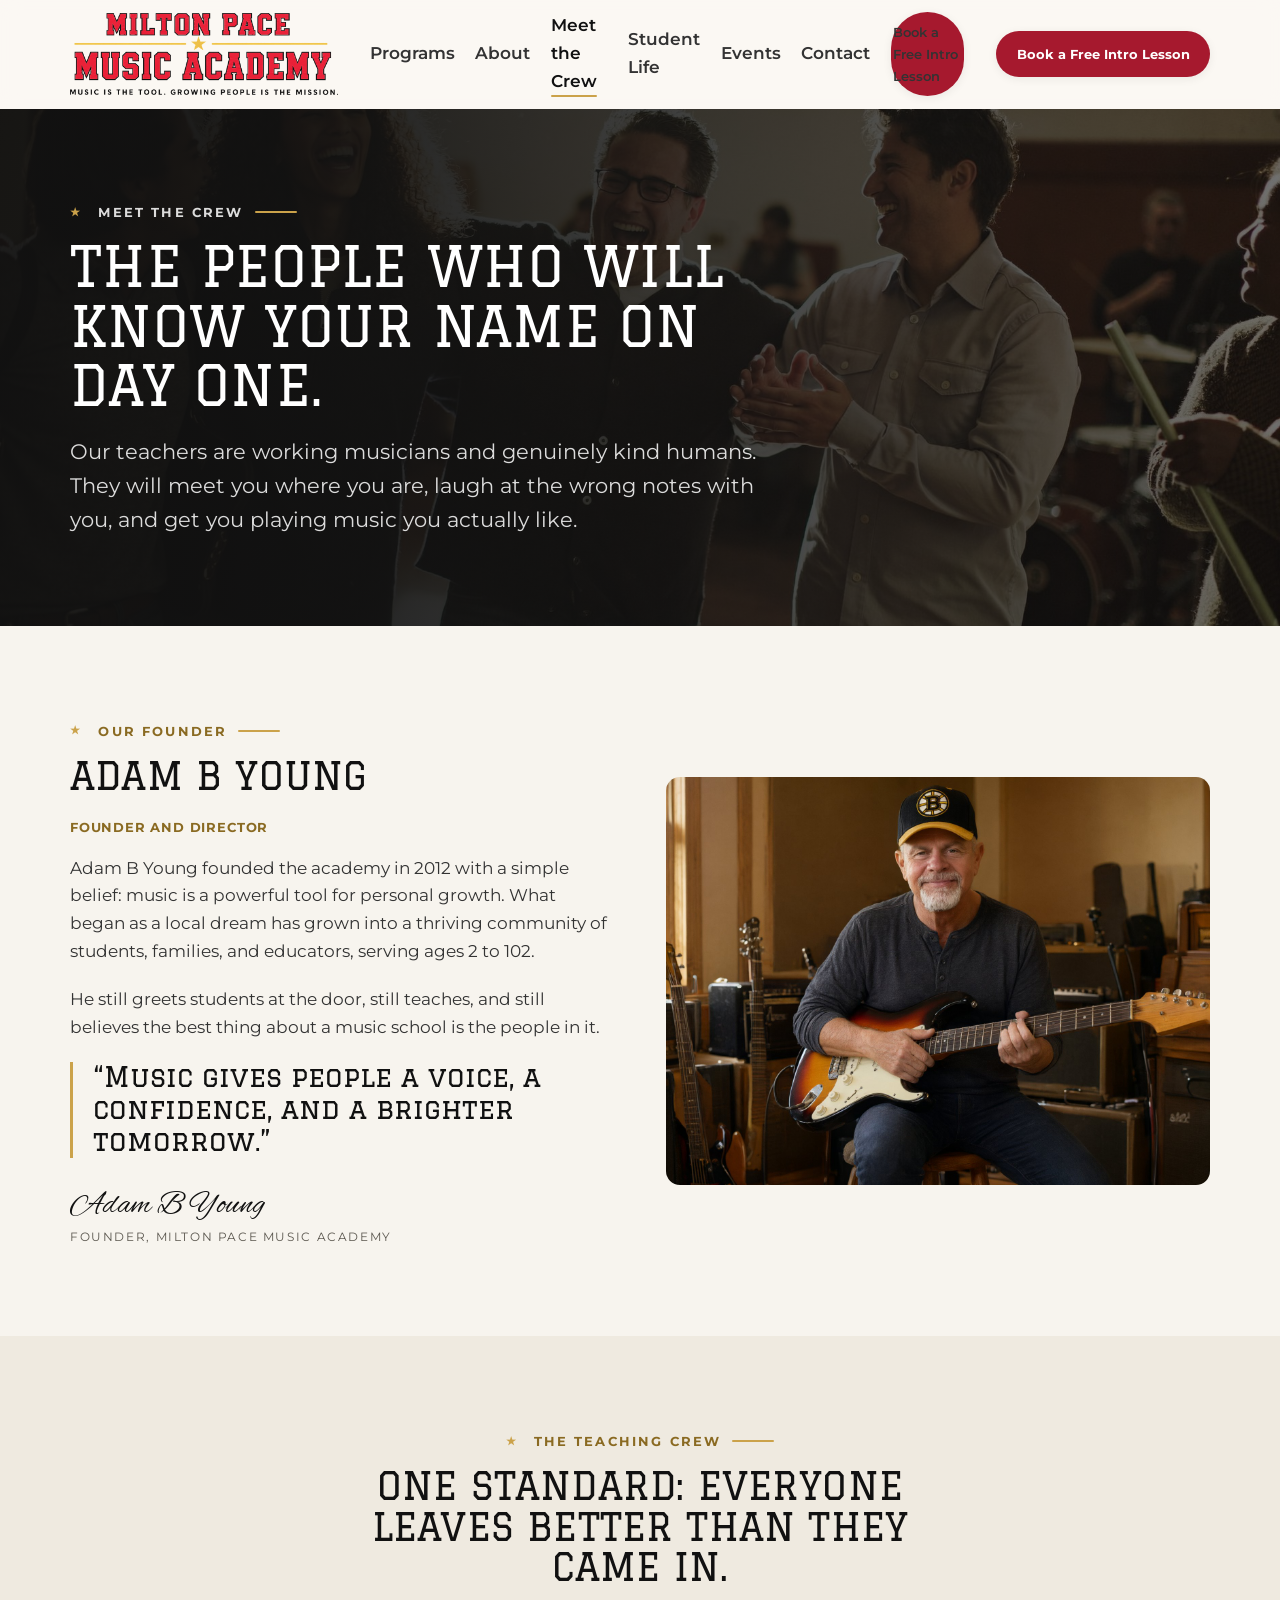
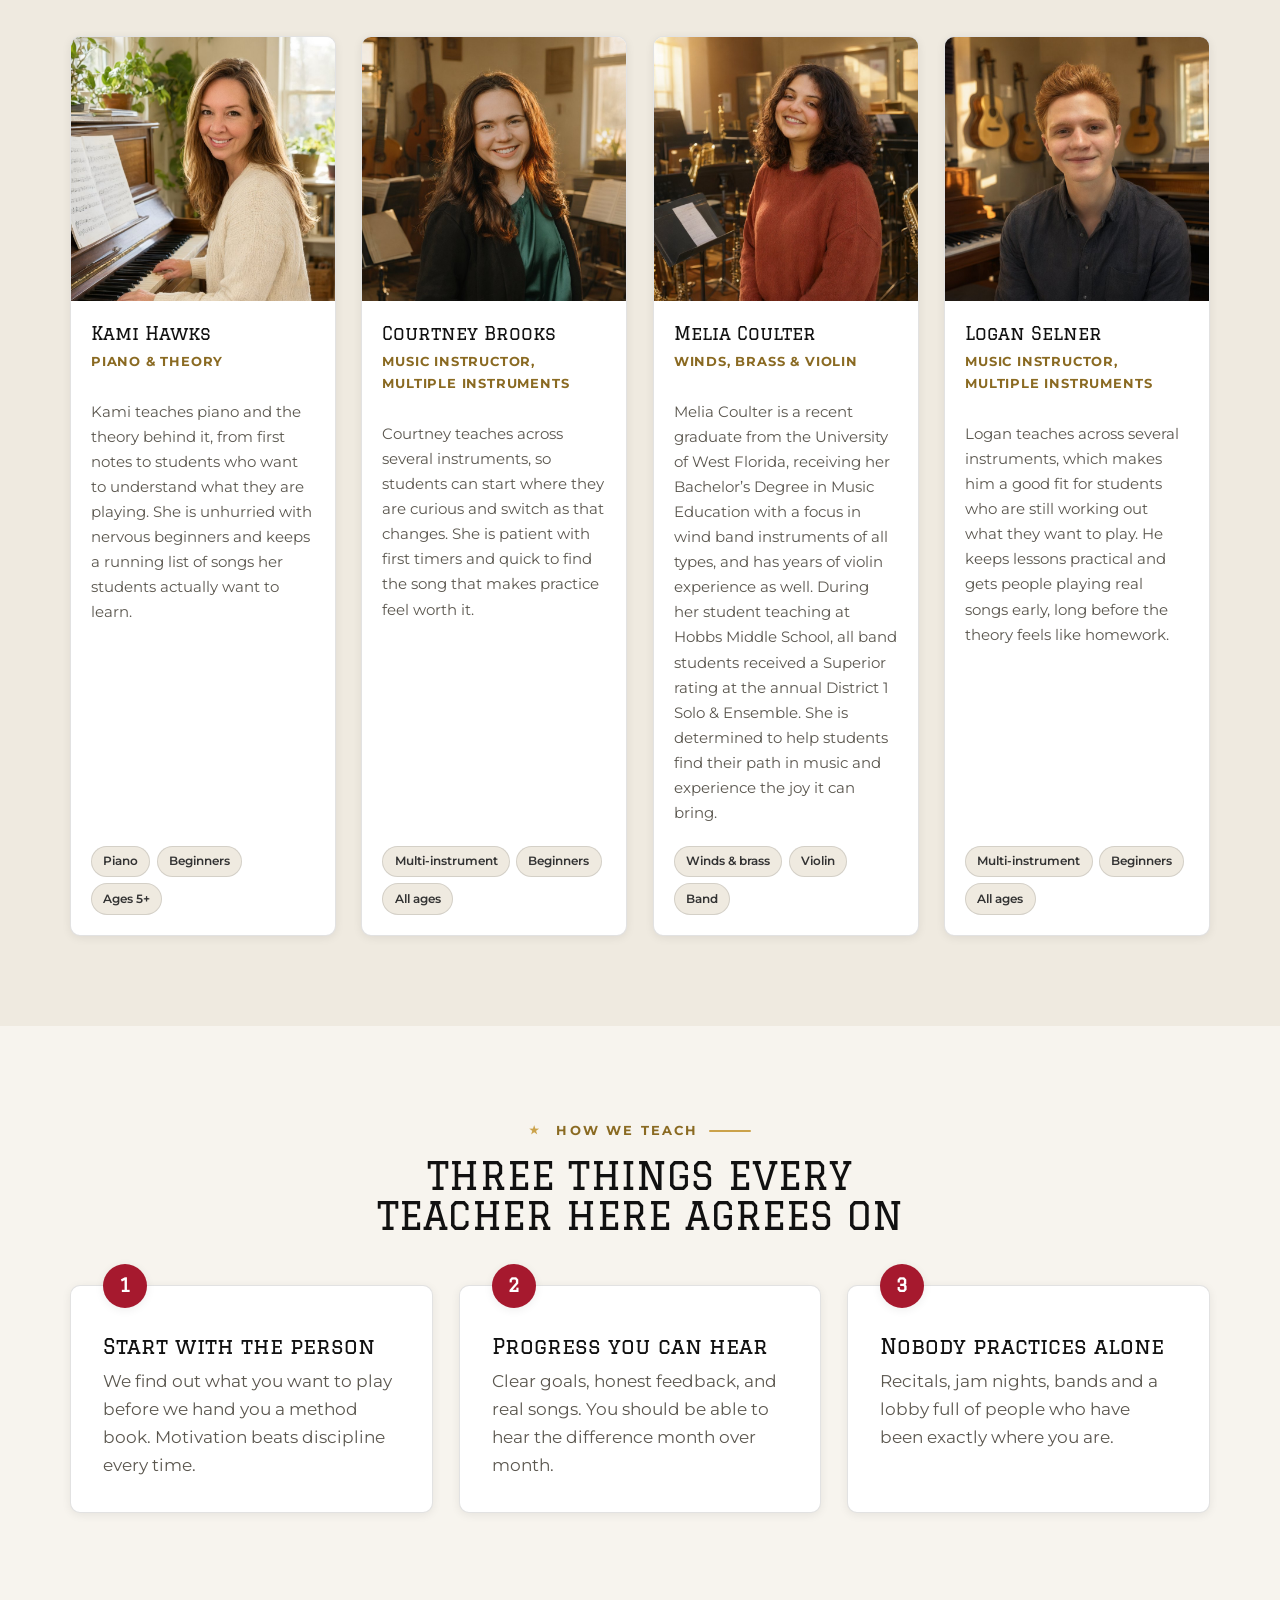
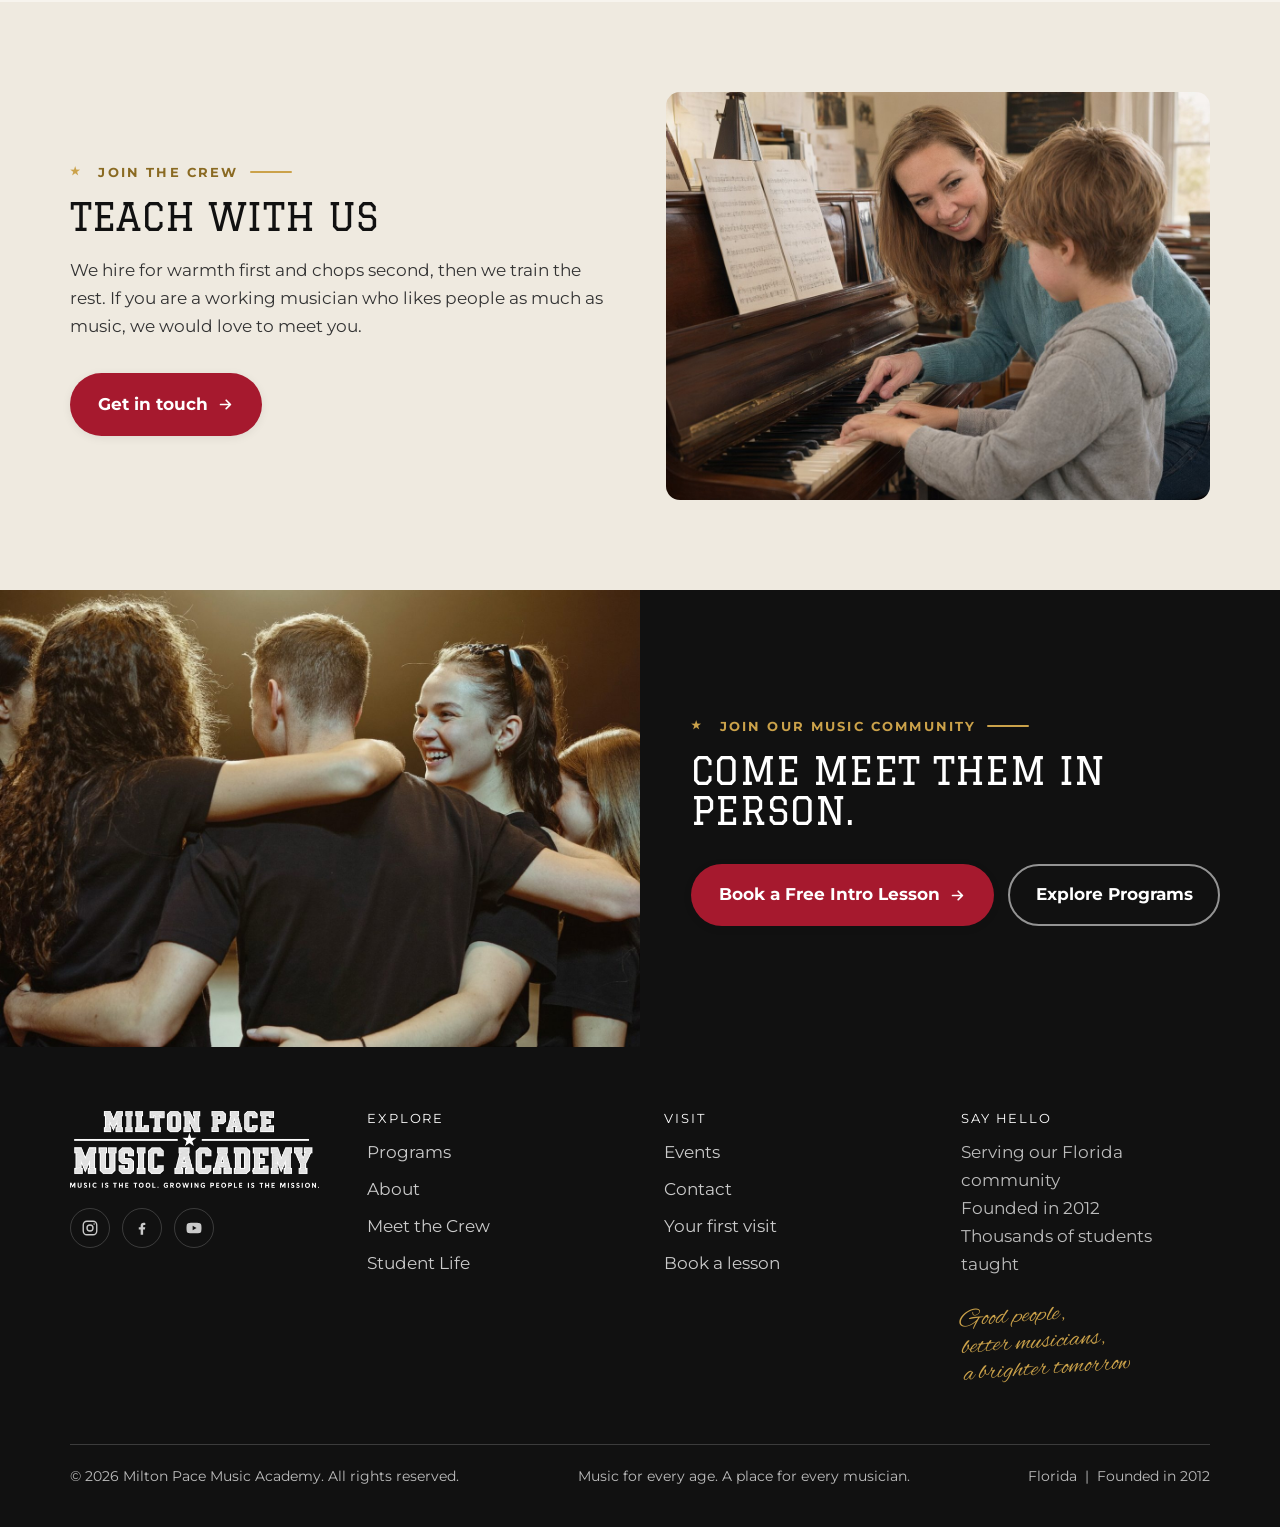
==== crew.html @ 4cc3a9e0 "Design preview for Milton Pace Music Academy Co-Authored-By: Claude Opus 5 <noreply@anthropic.com>" ====
<!DOCTYPE html>
<html lang="en">
<head>
<meta charset="utf-8">
<meta name="viewport" content="width=device-width, initial-scale=1">
<title>Meet the Crew | Milton Pace Music Academy</title>
<meta name="description" content="The teachers behind Milton Pace Music Academy. Patient, encouraging people who teach piano, guitar, drums, strings, voice and winds to ages 2 to 102.">
<meta name="theme-color" content="#16130f">
<link rel="canonical" href="https://miltonpacemusicacademy.com/crew.html">

<meta property="og:type" content="website">
<meta property="og:title" content="Meet the Crew | Milton Pace Music Academy">
<meta property="og:description" content="The people who will know your name on day one.">
<meta property="og:image" content="https://miltonpacemusicacademy.com/assets/img/og-image.jpg">
<meta property="og:url" content="https://miltonpacemusicacademy.com/crew.html">
<meta name="twitter:card" content="summary_large_image">

<link rel="icon" href="assets/brand/favicon.svg" type="image/svg+xml">
<link rel="apple-touch-icon" href="assets/brand/apple-touch-icon.png">

<link rel="preconnect" href="https://fonts.googleapis.com">
<link rel="preconnect" href="https://fonts.gstatic.com" crossorigin>
<link href="https://fonts.googleapis.com/css2?family=Alex+Brush&family=Graduate&family=Montserrat:wght@400;500;600;700;800&display=swap" rel="stylesheet">
<link rel="stylesheet" href="assets/css/site.css">
<script src="assets/js/site.js" defer></script>
</head>
<body>
<a class="skip-link" href="#main">Skip to content</a>

<!-- ============================ HEADER ============================ -->
<header class="site-header">
  <div class="header-inner">
    <a class="brand" href="index.html" aria-label="Milton Pace Music Academy, home">
      <img src="assets/brand/logo-dark.png" width="1813" height="560"
           alt="Milton Pace Music Academy: music builds brighter people">
    </a>

    <button class="nav-toggle" type="button" aria-expanded="false"
            aria-controls="primary-nav" aria-label="Open menu"><span></span></button>

    <nav class="nav" id="primary-nav" aria-label="Primary">
      <ul>
        <li><a href="index.html#programs">Programs</a></li>
        <li><a href="index.html#mission">About</a></li>
        <li><a href="crew.html" aria-current="page">Meet the Crew</a></li>
        <li><a href="index.html#student-life">Student Life</a></li>
        <li><a href="index.html#events">Events</a></li>
        <li><a href="index.html#book">Contact</a></li>
        <li><a class="btn btn--primary btn--sm" href="index.html#book">Book a Free Intro Lesson</a></li>
      </ul>
    </nav>

    <div class="header-cta">
      <a class="btn btn--primary btn--sm" href="index.html#book">Book a Free Intro Lesson</a>
    </div>
  </div>
</header>

<main id="main">

  <!-- ============================ BANNER ============================ -->
  <section class="page-banner">
    <div class="media" data-eager data-src="assets/img/crew-banner.jpg"
         data-alt="The teaching team together in the studio lobby"
         data-label="Crew banner photo &middot; assets/img/crew-banner.jpg &middot; 2000 x 900"></div>
    <div class="wrap">
      <p class="eyebrow eyebrow--light">Meet the crew</p>
      <h1>The people who will know your name on day one.</h1>
      <p class="lead">Our teachers are working musicians and genuinely kind humans. They will
        meet you where you are, laugh at the wrong notes with you, and get you playing music
        you actually like.</p>
    </div>
  </section>

  <!-- ============================ FOUNDER ============================ -->
  <section class="section">
    <div class="wrap split">
      <div class="reveal">
        <p class="eyebrow">Our founder</p>
        <h2>Adam B Young</h2>
        <p class="crew-role" style="margin-bottom:1rem">Founder and director</p>
        <p>Adam B Young founded the academy in 2012 with a simple belief: music is a powerful
          tool for personal growth. What began as a local dream has grown into a thriving
          community of students, families, and educators, serving ages 2 to 102.</p>
        <p>He still greets students at the door, still teaches, and still believes the best thing
          about a music school is the people in it.</p>
        <blockquote class="founder-pull">&ldquo;Music gives people a voice, a confidence, and a
          brighter tomorrow.&rdquo;</blockquote>
        <p class="mt-4">
          <span class="signature">Adam B Young</span>
          <small>Founder, Milton Pace Music Academy</small>
        </p>
      </div>
      <div class="reveal">
        <div class="media" style="aspect-ratio:4/3;border-radius:var(--r-lg)"
             data-src="assets/img/founder-wide.jpg"
             data-alt="Adam B Young, founder, with his guitar in the academy rehearsal room"
             data-label="Founder photo &middot; 1200 x 900"></div>
      </div>
    </div>
  </section>

  <!-- ============================ CREW GRID ============================
       Live roster. One article per teacher, portraits at assets/img/crew-N.jpg
       (square, 900 x 900). A copy ready template sits at the end of the grid.
  =================================================================== -->
  <section class="section section--tint" id="teachers">
    <div class="wrap">
      <div class="section-head section-head--center reveal">
        <p class="eyebrow eyebrow--center">The teaching crew</p>
        <h2>One standard: everyone leaves better than they came in.</h2>
      </div>

      <div class="grid grid--4">

        <article class="crew-card reveal">
          <div class="media" data-src="assets/img/crew-1.jpg" data-alt="Kami Hawks at the piano"
               data-label="Crew 1 &middot; 900 x 900"></div>
          <div class="crew-body">
            <h3>Kami Hawks</h3>
            <p class="crew-role">Piano &amp; theory</p>
            <p class="crew-bio">Kami teaches piano and the theory behind it, from first notes to
              students who want to understand what they are playing. She is unhurried with nervous
              beginners and keeps a running list of songs her students actually want to learn.</p>
            <ul class="chips"><li class="chip">Piano</li><li class="chip">Beginners</li><li class="chip">Ages 5+</li></ul>
          </div>
        </article>

        <article class="crew-card reveal">
          <div class="media" data-src="assets/img/crew-2.jpg" data-alt="Courtney Brooks in the teaching studio"
               data-label="Crew 2 &middot; 900 x 900"></div>
          <div class="crew-body">
            <h3>Courtney Brooks</h3>
            <p class="crew-role">Music instructor, multiple instruments</p>
            <p class="crew-bio">Courtney teaches across several instruments, so students can start
              where they are curious and switch as that changes. She is patient with first timers
              and quick to find the song that makes practice feel worth it.</p>
            <ul class="chips"><li class="chip">Multi-instrument</li><li class="chip">Beginners</li><li class="chip">All ages</li></ul>
          </div>
        </article>

        <article class="crew-card reveal">
          <div class="media" data-src="assets/img/crew-3.jpg" data-alt="Melia Coulter in the band room"
               data-label="Crew 3 &middot; 900 x 900"></div>
          <div class="crew-body">
            <h3>Melia Coulter</h3>
            <p class="crew-role">Winds, brass &amp; violin</p>
            <p class="crew-bio">Melia Coulter is a recent graduate from the University of West Florida,
              receiving her Bachelor&rsquo;s Degree in Music Education with a focus in wind band instruments
              of all types, and has years of violin experience as well. During her student teaching at Hobbs
              Middle School, all band students received a Superior rating at the annual District 1 Solo
              &amp; Ensemble. She is determined to help students find their path in music and experience
              the joy it can bring.</p>
            <ul class="chips"><li class="chip">Winds &amp; brass</li><li class="chip">Violin</li><li class="chip">Band</li></ul>
          </div>
        </article>

        <article class="crew-card reveal">
          <div class="media" data-src="assets/img/crew-4.jpg" data-alt="Logan Selner in the teaching studio"
               data-label="Crew 4 &middot; 900 x 900"></div>
          <div class="crew-body">
            <h3>Logan Selner</h3>
            <p class="crew-role">Music instructor, multiple instruments</p>
            <p class="crew-bio">Logan teaches across several instruments, which makes him a good fit
              for students who are still working out what they want to play. He keeps lessons practical
              and gets people playing real songs early, long before the theory feels like homework.</p>
            <ul class="chips"><li class="chip">Multi-instrument</li><li class="chip">Beginners</li><li class="chip">All ages</li></ul>
          </div>
        </article>

        <!-- ADD A TEACHER: copy this block, drop a square 900 x 900 portrait at
             assets/img/crew-N.jpg and fill in the four fields.
        <article class="crew-card reveal">
          <div class="media" data-src="assets/img/crew-N.jpg" data-alt="PORTRAIT ALT TEXT"
               data-label="Crew N &middot; 900 x 900"></div>
          <div class="crew-body">
            <h3>FULL NAME</h3>
            <p class="crew-role">INSTRUMENTS OR ROLE</p>
            <p class="crew-bio">TWO SENTENCES ON WHAT THEY TEACH AND ONE HUMAN DETAIL.</p>
            <ul class="chips"><li class="chip">TAG</li><li class="chip">TAG</li></ul>
          </div>
        </article>
        -->

      </div>
    </div>
  </section>

  <!-- ============================ BELIEFS ============================ -->
  <section class="section">
    <div class="wrap">
      <div class="section-head section-head--center reveal">
        <p class="eyebrow eyebrow--center">How we teach</p>
        <h2>Three things every teacher here agrees on</h2>
      </div>
      <div class="grid grid--3">
        <article class="card welcome-card reveal">
          <span class="num" aria-hidden="true">1</span>
          <h3>Start with the person</h3>
          <p>We find out what you want to play before we hand you a method book. Motivation
            beats discipline every time.</p>
        </article>
        <article class="card welcome-card reveal">
          <span class="num" aria-hidden="true">2</span>
          <h3>Progress you can hear</h3>
          <p>Clear goals, honest feedback, and real songs. You should be able to hear the
            difference month over month.</p>
        </article>
        <article class="card welcome-card reveal">
          <span class="num" aria-hidden="true">3</span>
          <h3>Nobody practices alone</h3>
          <p>Recitals, jam nights, bands and a lobby full of people who have been exactly where
            you are.</p>
        </article>
      </div>
    </div>
  </section>

  <!-- ============================ JOIN THE CREW ============================ -->
  <section class="section section--tint" id="join">
    <div class="wrap split">
      <div class="reveal">
        <p class="eyebrow">Join the crew</p>
        <h2>Teach with us</h2>
        <p>We hire for warmth first and chops second, then we train the rest. If you are a working
          musician who likes people as much as music, we would love to meet you.</p>
        <p class="mt-4">
          <a class="btn btn--primary" href="index.html#book">Get in touch
            <svg viewBox="0 0 24 24" fill="none" stroke="currentColor" stroke-width="2.4"
                 stroke-linecap="round" stroke-linejoin="round" aria-hidden="true">
              <path d="M5 12h13M13 6l6 6-6 6"/></svg></a>
        </p>
      </div>
      <div class="reveal">
        <div class="media" style="aspect-ratio:4/3;border-radius:var(--r-lg)"
             data-src="assets/img/teaching.jpg"
             data-alt="A teacher and student laughing during a lesson"
             data-label="Teaching photo &middot; 1200 x 900"></div>
      </div>
    </div>
  </section>

  <!-- ============================ CTA BAND ============================ -->
  <section class="cta-band">
    <div class="media" data-src="assets/img/community.jpg"
         data-alt="Students with arms around each other after a show"
         data-label="Community photo &middot; 1400 x 1000"></div>
    <div class="cta-copy">
      <p class="eyebrow eyebrow--light">Join our music community</p>
      <h2>Come meet them in person.</h2>
      <div class="cta-actions">
        <a class="btn btn--primary" href="index.html#book">Book a Free Intro Lesson
          <svg viewBox="0 0 24 24" fill="none" stroke="currentColor" stroke-width="2.4"
               stroke-linecap="round" stroke-linejoin="round" aria-hidden="true">
            <path d="M5 12h13M13 6l6 6-6 6"/></svg></a>
        <a class="btn btn--ghost-light" href="index.html#programs">Explore Programs</a>
      </div>
    </div>
  </section>

</main>

<!-- ============================ FOOTER ============================ -->
<footer class="site-footer">
  <div class="wrap">
    <div class="footer-top">
      <div>
        <img class="footer-logo" src="assets/brand/logo-light.png" width="1813" height="560"
             alt="Milton Pace Music Academy: people, music, a brighter tomorrow">
        <ul class="socials">
          <li><a href="#" aria-label="Instagram">
            <svg viewBox="0 0 24 24" fill="none" stroke="currentColor" stroke-width="1.8" aria-hidden="true">
              <rect x="3" y="3" width="18" height="18" rx="5"/><circle cx="12" cy="12" r="4"/>
              <circle cx="17.5" cy="6.5" r="1" fill="currentColor" stroke="none"/></svg></a></li>
          <li><a href="#" aria-label="Facebook">
            <svg viewBox="0 0 24 24" fill="currentColor" aria-hidden="true">
              <path d="M13.5 21v-7h2.4l.4-2.9h-2.8V9.3c0-.8.3-1.4 1.5-1.4h1.4V5.3c-.7-.1-1.5-.2-2.3-.2-2.3 0-3.9 1.4-3.9 4v2H7.7V14h2.5v7h3.3z"/></svg></a></li>
          <li><a href="#" aria-label="YouTube">
            <svg viewBox="0 0 24 24" fill="currentColor" aria-hidden="true">
              <path d="M21.6 7.5c-.2-1-1-1.8-2-2C17.8 5 12 5 12 5s-5.8 0-7.6.5c-1 .2-1.8 1-2 2C2 9.3 2 12 2 12s0 2.7.4 4.5c.2 1 1 1.8 2 2C6.2 19 12 19 12 19s5.8 0 7.6-.5c1-.2 1.8-1 2-2 .4-1.8.4-4.5.4-4.5s0-2.7-.4-4.5zM10.2 15V9l5.2 3-5.2 3z"/></svg></a></li>
        </ul>
      </div>

      <div>
        <h4>Explore</h4>
        <ul class="footer-links">
          <li><a href="index.html#programs">Programs</a></li>
          <li><a href="index.html#mission">About</a></li>
          <li><a href="crew.html">Meet the Crew</a></li>
          <li><a href="index.html#student-life">Student Life</a></li>
        </ul>
      </div>

      <div>
        <h4>Visit</h4>
        <ul class="footer-links">
          <li><a href="index.html#events">Events</a></li>
          <li><a href="index.html#book">Contact</a></li>
          <li><a href="index.html#welcome">Your first visit</a></li>
          <li><a href="index.html#book">Book a lesson</a></li>
        </ul>
      </div>

      <div>
        <h4>Say hello</h4>
        <p>Serving our Florida community<br>Founded in 2012<br>Thousands of students taught</p>
        <p class="script footer-script" style="font-size:1.6rem;text-align:left;margin-top:1rem">
          Good people,<br>better musicians,<br>a brighter tomorrow</p>
      </div>
    </div>

    <div class="footer-bottom">
      <p>&copy; <span data-year>2026</span> Milton Pace Music Academy. All rights reserved.</p>
      <p>Music for every age. A place for every musician.</p>
      <p>Florida &nbsp;|&nbsp; Founded in 2012</p>
    </div>
  </div>
</footer>
</body>
</html>
---- assets/css/site.css ----
/* ==========================================================================
   Milton Pace Music Academy
   Brand system + site styles. Single stylesheet, no build step.
   Section map: 1 tokens / 2 reset / 3 type / 4 buttons / 5 header
   6 hero / 7 sections / 8 cards / 9 media slots / 10 forms / 11 footer
   12 utilities / 13 motion + responsive
   ========================================================================== */

/* 1. TOKENS ---------------------------------------------------------------- */
:root {
  /* Core palette, Block Concept 1 brand sheet, 2026-10-04. */
  --ink:        #111111;   /* jet black                                      */
  --ink-2:      #333333;   /* charcoal, body text on paper                   */
  --ink-3:      #5b574f;   /* muted text, 6.4:1 on warm white                */
  --paper:      #f7f4ee;   /* warm white                                     */
  --paper-2:    #efeae0;   /* alternating section tint                       */
  --card:       #ffffff;
  --red:        #a6192e;   /* collegiate red                                 */
  --red-dark:   #7e1223;
  --red-soft:   #f7e8ea;
  --gold:       #cba24a;   /* aged gold, decorative and large text only      */
  --brass:      #8a6a22;   /* gold ink that passes AA for small text         */
  --line:       rgba(17, 17, 17, 0.12);
  --line-dark:  rgba(255, 255, 255, 0.18);

  /* Type */
  --font-display: "Graduate", "Zilla Slab", Georgia, serif;
  --font-body:    "Montserrat", -apple-system, BlinkMacSystemFont, "Segoe UI", Roboto, sans-serif;
  --font-script:  "Alex Brush", "Segoe Script", cursive;

  --step--1: clamp(0.78rem, 0.76rem + 0.1vw, 0.84rem);
  --step-0:  clamp(1rem, 0.97rem + 0.15vw, 1.06rem);
  --step-1:  clamp(1.12rem, 1.05rem + 0.35vw, 1.3rem);
  --step-2:  clamp(1.3rem, 1.18rem + 0.6vw, 1.7rem);
  --step-3:  clamp(1.6rem, 1.35rem + 1.25vw, 2.4rem);
  --step-4:  clamp(2rem, 1.5rem + 2.4vw, 3.5rem);

  /* Space */
  --sp-1: 0.5rem;
  --sp-2: 0.875rem;
  --sp-3: 1.25rem;
  --sp-4: 2rem;
  --sp-5: 3rem;
  --sp-6: 4.5rem;
  --sp-7: 6.5rem;

  /* Shape */
  --r-sm: 6px;
  --r:    10px;
  --r-lg: 14px;
  --r-pill: 999px;
  --shadow-sm: 0 2px 10px rgba(17, 17, 17, 0.07);
  --shadow:    0 14px 40px rgba(17, 17, 17, 0.11);
  --shadow-lg: 0 26px 70px rgba(17, 17, 17, 0.18);

  --wrap: 1180px;
  --header-h: 86px;
}

/* 2. RESET ----------------------------------------------------------------- */
*, *::before, *::after { box-sizing: border-box; }
html { -webkit-text-size-adjust: 100%; scroll-behavior: smooth; }
body {
  margin: 0;
  background: var(--paper);
  color: var(--ink-2);
  font-family: var(--font-body);
  font-size: var(--step-0);
  line-height: 1.65;
  -webkit-font-smoothing: antialiased;
  overflow-x: hidden;
}
img, svg, video { max-width: 100%; display: block; }
a { color: var(--red); text-underline-offset: 3px; }
a:hover { color: var(--red-dark); }
button { font: inherit; }
ul { margin: 0; padding: 0; list-style: none; }

:focus-visible {
  outline: 3px solid var(--brass);
  outline-offset: 3px;
  border-radius: 4px;
}

.skip-link {
  position: absolute;
  left: 50%;
  top: 0;
  transform: translate(-50%, -120%);
  z-index: 200;
  background: var(--ink);
  color: #fff;
  padding: 0.75rem 1.25rem;
  border-radius: 0 0 var(--r-sm) var(--r-sm);
  text-decoration: none;
  font-weight: 600;
}
.skip-link:focus { transform: translate(-50%, 0); color: #fff; }

/* 3. TYPE ------------------------------------------------------------------ */
h1, h2, h3, h4 {
  font-family: var(--font-display);
  color: var(--ink);
  font-weight: 400;              /* Graduate ships one weight */
  line-height: 1.08;
  letter-spacing: 0.005em;
  text-transform: uppercase;     /* collegiate block, matching the lockup */
  margin: 0 0 var(--sp-3);
}
/* Card and crew titles stay sentence case so names read as names. */
.crew-body h3, .card h3, .quote .who { text-transform: none; letter-spacing: 0; }
h1 { font-size: var(--step-4); }
h2 { font-size: var(--step-3); }
h3 { font-size: var(--step-1); line-height: 1.25; }
p  { margin: 0 0 var(--sp-3); }
p:last-child { margin-bottom: 0; }

.eyebrow {
  display: inline-flex;
  align-items: center;
  gap: 0.7rem;
  font-family: var(--font-body);
  font-size: var(--step--1);
  font-weight: 700;
  letter-spacing: 0.16em;
  text-transform: uppercase;
  color: var(--brass);
  margin: 0 0 var(--sp-2);
}
.eyebrow::before {
  content: "\2605";                /* brand star from the sheet */
  color: var(--gold);
  margin-right: 0.45em;
  font-size: 0.85em;
  vertical-align: 0.06em;
}
.eyebrow--center::before { margin-right: 0.4em; }
.eyebrow::after {
  content: "";
  width: 42px;
  height: 2px;
  background: var(--gold);
  border-radius: 2px;
}
.eyebrow--center { justify-content: center; }
.eyebrow--light { color: var(--gold); }

.lead { font-size: var(--step-1); color: var(--ink-2); }
.script {
  font-family: var(--font-script);
  font-size: clamp(1.6rem, 1.1rem + 2vw, 2.9rem);
  line-height: 1.05;
  color: var(--gold);
  transform: rotate(-4deg);
}
.gold-text { color: var(--gold); }
.on-dark { color: rgba(255, 255, 255, 0.82); }
.on-dark h1, .on-dark h2, .on-dark h3 { color: #fff; }

/* 4. BUTTONS --------------------------------------------------------------- */
.btn {
  display: inline-flex;
  align-items: center;
  justify-content: center;
  gap: 0.6rem;
  padding: 0.95rem 1.6rem;
  border-radius: var(--r-pill);
  border: 2px solid transparent;
  font-weight: 700;
  font-size: var(--step-0);
  text-decoration: none;
  cursor: pointer;
  transition: transform 0.18s ease, background-color 0.18s ease,
              box-shadow 0.18s ease, color 0.18s ease;
}
.btn:hover { transform: translateY(-2px); }
.btn:active { transform: translateY(0); }
.btn svg { width: 1em; height: 1em; }

.btn--primary { background: var(--red); color: #fff; box-shadow: var(--shadow-sm); }
.btn--primary:hover { background: var(--red-dark); color: #fff; box-shadow: var(--shadow); }

.btn--ghost { border-color: var(--ink); color: var(--ink); background: transparent; }
.btn--ghost:hover { background: var(--ink); color: var(--paper); }

.btn--ghost-light { border-color: rgba(255, 255, 255, 0.55); color: #fff; background: transparent; }
.btn--ghost-light:hover { background: #fff; color: var(--ink); }

.btn--sm { padding: 0.6rem 1.15rem; font-size: var(--step--1); }

.link-arrow {
  display: inline-flex;
  align-items: center;
  gap: 0.5rem;
  font-weight: 700;
  color: var(--brass);
  text-decoration: none;
}
.link-arrow:hover { color: var(--red); gap: 0.8rem; }
.link-arrow { transition: gap 0.18s ease, color 0.18s ease; }

/* 5. HEADER ---------------------------------------------------------------- */
.site-header {
  position: sticky;
  top: 0;
  z-index: 100;
  background: rgba(251, 248, 243, 0.92);
  backdrop-filter: blur(10px);
  border-bottom: 1px solid transparent;
  transition: border-color 0.2s ease, box-shadow 0.2s ease;
}
.site-header.is-stuck { border-bottom-color: var(--line); box-shadow: var(--shadow-sm); }

.header-inner {
  max-width: var(--wrap);
  margin: 0 auto;
  min-height: var(--header-h);
  padding: 0.75rem var(--sp-3);
  display: flex;
  align-items: center;
  gap: var(--sp-4);
}
.brand { display: inline-flex; flex: 0 0 auto; }
.brand img { width: 268px; height: auto; }
@media (max-width: 720px) { .brand img { width: 210px; } }

.nav { margin-left: auto; }
.nav ul { display: flex; align-items: center; gap: clamp(0.9rem, 1.6vw, 1.8rem); }
.nav a {
  color: var(--ink-2);
  text-decoration: none;
  font-weight: 600;
  padding: 0.4rem 0;
  position: relative;
}
.nav a::after {
  content: "";
  position: absolute;
  left: 0;
  right: 100%;
  bottom: 0;
  height: 2px;
  background: var(--gold);
  border-radius: 2px;
  transition: right 0.2s ease;
}
.nav a:hover, .nav a[aria-current="page"] { color: var(--ink); }
.nav a:hover::after, .nav a[aria-current="page"]::after { right: 0; }

.header-cta { flex: 0 0 auto; }

.nav-toggle {
  display: none;
  margin-left: auto;
  width: 46px;
  height: 46px;
  border: 1px solid var(--line);
  border-radius: var(--r-sm);
  background: var(--card);
  align-items: center;
  justify-content: center;
  cursor: pointer;
}
.nav-toggle span, .nav-toggle span::before, .nav-toggle span::after {
  content: "";
  display: block;
  width: 20px;
  height: 2px;
  background: var(--ink);
  border-radius: 2px;
  transition: transform 0.2s ease, opacity 0.2s ease;
}
.nav-toggle span::before { transform: translateY(-6px); }
.nav-toggle span::after  { transform: translateY(4px); }
.nav-toggle[aria-expanded="true"] span { background: transparent; }
.nav-toggle[aria-expanded="true"] span::before { transform: rotate(45deg); }
.nav-toggle[aria-expanded="true"] span::after  { transform: rotate(-45deg) translateY(-1px); }

/* 6. HERO ------------------------------------------------------------------ */
.hero {
  position: relative;
  background: var(--ink);
  color: #fff;
  overflow: hidden;
  isolation: isolate;
}
.hero .media,
.hero .media img { position: absolute; inset: 0; width: 100%; height: 100%; }
.hero .media img { object-fit: cover; object-position: 70% 40%; }
.hero .media { z-index: -2; }
.hero::after {
  content: "";
  position: absolute;
  inset: 0;
  z-index: -1;
  background:
    linear-gradient(100deg, rgba(17, 17, 17, 0.96) 0%, rgba(17, 17, 17, 0.86) 38%,
                    rgba(17, 17, 17, 0.45) 62%, rgba(17, 17, 17, 0.18) 100%),
    radial-gradient(70% 90% at 15% 50%, rgba(156, 26, 37, 0.22), transparent 70%);
}
.hero-inner {
  max-width: var(--wrap);
  margin: 0 auto;
  padding: clamp(3.5rem, 8vw, 6.5rem) var(--sp-3) clamp(3rem, 6vw, 5rem);
  min-height: min(76vh, 680px);
  display: flex;
  flex-direction: column;
  justify-content: center;
}
.hero-copy { max-width: 36ch; }
.hero h1 { color: #fff; margin-bottom: var(--sp-3); }
.hero h1 .line-2 { color: var(--gold); display: block; }
.hero .lead { color: rgba(255, 255, 255, 0.86); max-width: 44ch; }
.hero-actions { display: flex; flex-wrap: wrap; gap: var(--sp-2); margin-top: var(--sp-4); }

.hero-note {
  position: absolute;
  right: clamp(1rem, 5vw, 5rem);
  bottom: clamp(5.5rem, 12vw, 9rem);
  color: #fff;
  text-align: center;
  text-shadow: 0 2px 18px rgba(0, 0, 0, 0.5);
}

.trust {
  display: flex;
  flex-wrap: wrap;
  gap: var(--sp-4);
  margin-top: clamp(2rem, 5vw, 3.25rem);
  padding-top: var(--sp-3);
  border-top: 1px solid var(--line-dark);
}
.trust li {
  display: flex;
  align-items: center;
  gap: 0.75rem;
  color: rgba(255, 255, 255, 0.9);
  font-size: var(--step--1);
  line-height: 1.35;
  max-width: 22ch;
}
.trust svg { width: 26px; height: 26px; flex: 0 0 auto; color: var(--gold); }

/* 7. SECTIONS -------------------------------------------------------------- */
.wrap { max-width: var(--wrap); margin: 0 auto; padding-inline: var(--sp-3); }
.section { padding-block: clamp(3.25rem, 7vw, var(--sp-7)); }
.section--tint { background: var(--paper-2); }
.section--dark { background: var(--ink); color: rgba(255, 255, 255, 0.82); }
.section-head { max-width: 52ch; margin-bottom: clamp(2rem, 4vw, 3rem); }
.section-head--center { margin-inline: auto; text-align: center; }
.section-head--split {
  max-width: none;
  display: flex;
  flex-wrap: wrap;
  align-items: flex-end;
  justify-content: space-between;
  gap: var(--sp-3);
}
.section-head--split h2 { margin-bottom: 0; }

.grid { display: grid; gap: clamp(1rem, 2vw, 1.75rem); }
.grid--2 { grid-template-columns: repeat(auto-fit, minmax(300px, 1fr)); }
.grid--3 { grid-template-columns: repeat(auto-fit, minmax(290px, 1fr)); }
.grid--4 { grid-template-columns: repeat(auto-fit, minmax(230px, 1fr)); }
/* Programs sit in one six across row like the approved mockup, then step down. */
.programs-row { grid-template-columns: repeat(6, 1fr); }
@media (max-width: 1180px) { .programs-row { grid-template-columns: repeat(3, 1fr); } }
@media (max-width: 620px)  { .programs-row { grid-template-columns: repeat(2, 1fr); } }
.split {
  display: grid;
  grid-template-columns: repeat(auto-fit, minmax(320px, 1fr));
  gap: clamp(1.75rem, 4vw, 3.5rem);
  align-items: center;
}

/* 8. CARDS ----------------------------------------------------------------- */
.card {
  background: var(--card);
  border: 1px solid var(--line);
  border-radius: var(--r);
  padding: var(--sp-4);
  box-shadow: var(--shadow-sm);
}

/* Welcome steps */
.welcome-card { position: relative; padding-top: var(--sp-5); }
.welcome-card .num {
  position: absolute;
  top: -22px;
  left: var(--sp-4);
  width: 44px;
  height: 44px;
  display: grid;
  place-items: center;
  border-radius: var(--r-pill);
  background: var(--red);
  color: #fff;
  font-family: var(--font-display);
  font-size: 1.1rem;
  font-weight: 600;
  box-shadow: var(--shadow-sm);
}
.welcome-card h3 { margin-bottom: 0.5rem; }
.welcome-card p { color: var(--ink-3); }

/* Program tiles */
.program {
  display: block;
  background: var(--card);
  border: 1px solid var(--line);
  border-radius: var(--r);
  overflow: hidden;
  text-decoration: none;
  color: inherit;
  box-shadow: var(--shadow-sm);
  transition: transform 0.22s ease, box-shadow 0.22s ease;
}
.program:hover { transform: translateY(-5px); box-shadow: var(--shadow); color: inherit; }
.program .media { aspect-ratio: 4 / 5; }
.program-label {
  display: flex;
  align-items: center;
  justify-content: space-between;
  gap: 0.75rem;
  padding: var(--sp-2) var(--sp-3);
}
.program-label strong { font-family: var(--font-display); font-size: 1.02rem; color: var(--ink); }
.program-label small { display: block; color: var(--ink-3); font-size: 0.8rem; }
.program-label .arrow { color: var(--brass); font-size: 1.1rem; transition: transform 0.2s ease; }
.program:hover .arrow { transform: translateX(4px); }

/* Crew cards */
.crew-card { background: var(--card); border: 1px solid var(--line); border-radius: var(--r);
  overflow: hidden; box-shadow: var(--shadow-sm); display: flex; flex-direction: column; }
.crew-card .media { aspect-ratio: 1 / 1; }
.crew-body { padding: var(--sp-3); display: flex; flex-direction: column; gap: 0.4rem; flex: 1; }
.crew-body h3 { margin: 0; font-size: 1.15rem; }
.crew-role { color: var(--brass); font-weight: 700; font-size: var(--step--1);
  letter-spacing: 0.06em; text-transform: uppercase; }
.crew-bio { color: var(--ink-3); font-size: 0.95rem; margin: 0; }
.chips { display: flex; flex-wrap: wrap; gap: 0.4rem; margin-top: auto; padding-top: var(--sp-2); }
.chip {
  font-size: 0.78rem;
  font-weight: 600;
  padding: 0.28rem 0.7rem;
  border-radius: var(--r-pill);
  background: var(--paper-2);
  color: var(--ink-2);
  border: 1px solid var(--line);
}

/* Quote cards */
.quote {
  background: var(--card);
  border: 1px solid var(--line);
  border-radius: var(--r);
  padding: var(--sp-4);
  box-shadow: var(--shadow-sm);
  display: flex;
  flex-direction: column;
  gap: var(--sp-3);
}
.quote blockquote {
  margin: 0;
  font-family: var(--font-display);
  font-size: var(--step-1);
  line-height: 1.4;
  color: var(--ink);
}
.quote figcaption { display: flex; align-items: center; gap: 0.85rem; margin-top: auto; }
.quote .media { width: 54px; height: 54px; border-radius: var(--r-pill); flex: 0 0 auto; }
.quote .who { font-weight: 700; color: var(--ink); }
.quote .role { display: block; font-size: var(--step--1); letter-spacing: 0.1em;
  text-transform: uppercase; color: var(--brass); }

/* Founder band */
.founder {
  display: grid;
  grid-template-columns: minmax(240px, 0.85fr) minmax(320px, 1.3fr) minmax(240px, 0.95fr);
  background: var(--card);
  border: 1px solid var(--line);
  border-radius: var(--r-lg);
  overflow: hidden;
  box-shadow: var(--shadow);
}
.founder .founder-photo { min-height: 320px; }
.founder-copy { padding: clamp(1.75rem, 3.5vw, 3rem); }
.signature { font-family: var(--font-script); font-size: 2rem; color: var(--ink); line-height: 1; }
.signature + small { display: block; font-size: 0.72rem; letter-spacing: 0.14em;
  text-transform: uppercase; color: var(--ink-3); margin-top: 0.35rem; }
/* Founder pull quote on the crew page, no photo behind it. */
.founder-pull {
  margin: var(--sp-3) 0 0;
  padding-left: var(--sp-3);
  border-left: 3px solid var(--gold);
  font-family: var(--font-display);
  font-size: var(--step-2);
  line-height: 1.2;
  text-transform: none;
  color: var(--ink);
}

.founder-quote {
  position: relative;
  min-height: 320px;
  display: flex;
  align-items: flex-end;
  padding: var(--sp-4);
  background: var(--ink);
  color: #fff;
  isolation: isolate;
}
.founder-quote .media { position: absolute; inset: 0; z-index: -2; }
.founder-quote::after {
  content: "";
  position: absolute;
  inset: 0;
  z-index: -1;
  background: linear-gradient(0deg, rgba(17, 17, 17, 0.92), rgba(17, 17, 17, 0.45));
}
.founder-quote blockquote {
  margin: 0;
  font-family: var(--font-display);
  font-style: italic;
  font-size: var(--step-1);
  line-height: 1.35;
  color: #fff;
}
.founder-quote cite {
  display: block;
  margin-top: var(--sp-2);
  font-style: normal;
  font-family: var(--font-body);
  font-size: var(--step--1);
  letter-spacing: 0.14em;
  text-transform: uppercase;
  color: var(--gold);
}

/* CTA band */
.cta-band {
  display: grid;
  grid-template-columns: repeat(auto-fit, minmax(320px, 1fr));
  background: var(--ink);
  color: #fff;
}
.cta-band .media { min-height: 300px; }
.cta-copy { padding: clamp(2.25rem, 5vw, 4.5rem) clamp(1.25rem, 4vw, 3.5rem); align-self: center; }
.cta-copy h2 { color: #fff; max-width: 18ch; }
.cta-actions { display: flex; flex-wrap: wrap; gap: var(--sp-2); margin-top: var(--sp-4); }

/* Page banner (interior pages) */
.page-banner {
  background: var(--ink);
  color: #fff;
  position: relative;
  isolation: isolate;
  overflow: hidden;
}
.page-banner .media { position: absolute; inset: 0; z-index: -2; }
.page-banner::after {
  content: "";
  position: absolute;
  inset: 0;
  z-index: -1;
  background: linear-gradient(90deg, rgba(17, 17, 17, 0.95) 20%, rgba(17, 17, 17, 0.6) 100%);
}
.page-banner .wrap { padding-block: clamp(3rem, 7vw, 5.5rem); }
.page-banner h1 { color: #fff; max-width: 20ch; }
.page-banner p { color: rgba(255, 255, 255, 0.85); max-width: 52ch; }

/* 9. MEDIA SLOTS ----------------------------------------------------------- */
/* Drop a real file at the data-src path and it renders. Until then the slot
   paints a labelled warm placeholder so layout and spacing stay honest. */
.media {
  position: relative;
  overflow: hidden;
  background: linear-gradient(135deg, #efeae0 0%, #e6ddcd 55%, #d8cdb8 100%);
}
.media img { width: 100%; height: 100%; object-fit: cover; }
.media.is-empty::before {
  content: attr(data-label);
  position: absolute;
  inset: 0;
  display: grid;
  place-content: center;
  text-align: center;
  padding: 1rem;
  font-family: var(--font-body);
  font-size: 0.78rem;
  font-weight: 700;
  letter-spacing: 0.1em;
  text-transform: uppercase;
  color: rgba(17, 17, 17, 0.42);
  line-height: 1.5;
}
.media.is-empty::after {
  content: "";
  position: absolute;
  inset: 0;
  background-image: repeating-linear-gradient(
    45deg, rgba(255, 255, 255, 0.35) 0 10px, rgba(255, 255, 255, 0) 10px 20px);
  pointer-events: none;
}
.media--round { border-radius: var(--r-pill); }

/* 10. FORM ----------------------------------------------------------------- */
.book {
  background: var(--card);
  border: 1px solid var(--line);
  border-radius: var(--r-lg);
  padding: clamp(1.5rem, 4vw, 3rem);
  box-shadow: var(--shadow);
}
.form-grid { display: grid; grid-template-columns: repeat(auto-fit, minmax(220px, 1fr)); gap: var(--sp-3); }
.field { display: flex; flex-direction: column; gap: 0.4rem; }
.field--full { grid-column: 1 / -1; }
.field label { font-weight: 600; color: var(--ink); font-size: 0.95rem; }
.field .hint { font-size: 0.82rem; color: var(--ink-3); }
.field input, .field select, .field textarea {
  font: inherit;
  color: var(--ink);
  background: var(--paper);
  border: 1px solid var(--line);
  border-radius: var(--r-sm);
  padding: 0.75rem 0.9rem;
  width: 100%;
  transition: border-color 0.18s ease, box-shadow 0.18s ease;
}
.field input:focus, .field select:focus, .field textarea:focus {
  border-color: var(--brass);
  box-shadow: 0 0 0 3px rgba(206, 159, 86, 0.25);
  outline: none;
}
.field input[aria-invalid="true"], .field select[aria-invalid="true"] {
  border-color: var(--red);
  background: var(--red-soft);
}
.field .error { color: var(--red); font-size: 0.82rem; min-height: 1em; }
.form-foot { display: flex; flex-wrap: wrap; align-items: center; gap: var(--sp-3); margin-top: var(--sp-4); }
.form-foot .fine { color: var(--ink-3); font-size: 0.86rem; max-width: 42ch; }
.form-status { margin-top: var(--sp-3); font-weight: 600; }
.form-status[data-state="ok"] { color: #1f6b3a; }
.form-status[data-state="err"] { color: var(--red); }
.hp { position: absolute; left: -9999px; width: 1px; height: 1px; overflow: hidden; }

/* 11. FOOTER --------------------------------------------------------------- */
.site-footer { background: var(--ink); color: rgba(255, 255, 255, 0.72); }
.footer-top {
  display: grid;
  grid-template-columns: repeat(auto-fit, minmax(210px, 1fr));
  gap: clamp(1.75rem, 4vw, 3rem);
  padding-block: clamp(2.5rem, 5vw, 4rem);
}
.site-footer img.footer-logo { width: 300px; height: auto; }
.site-footer h4 {
  color: #fff;
  font-family: var(--font-body);
  font-size: var(--step--1);
  letter-spacing: 0.14em;
  text-transform: uppercase;
  margin-bottom: var(--sp-2);
}
.site-footer a { color: rgba(255, 255, 255, 0.78); text-decoration: none; }
.site-footer a:hover { color: var(--gold); }
.footer-links li + li { margin-top: 0.55rem; }
.socials { display: flex; gap: 0.75rem; margin-top: var(--sp-3); }
.socials a {
  width: 40px;
  height: 40px;
  display: grid;
  place-items: center;
  border: 1px solid var(--line-dark);
  border-radius: var(--r-pill);
  transition: background-color 0.18s ease, border-color 0.18s ease;
}
.socials a:hover { background: rgba(255, 255, 255, 0.1); border-color: var(--gold); }
.socials svg { width: 18px; height: 18px; }
.footer-bottom {
  border-top: 1px solid var(--line-dark);
  padding-block: var(--sp-3);
  display: flex;
  flex-wrap: wrap;
  gap: var(--sp-2) var(--sp-4);
  justify-content: space-between;
  font-size: 0.85rem;
}
.footer-script { color: var(--gold); text-align: right; }

/* 12. UTILITIES ------------------------------------------------------------ */
.visually-hidden {
  position: absolute !important;
  width: 1px; height: 1px;
  margin: -1px; padding: 0; border: 0;
  clip: rect(0 0 0 0); clip-path: inset(50%);
  overflow: hidden; white-space: nowrap;
}
.center { text-align: center; }
.mt-4 { margin-top: var(--sp-4); }
.mt-5 { margin-top: var(--sp-5); }
.stack > * + * { margin-top: var(--sp-3); }

/* 13. MOTION + RESPONSIVE -------------------------------------------------- */
.reveal { opacity: 0; transform: translateY(18px); transition: opacity 0.6s ease, transform 0.6s ease; }
.reveal.is-in { opacity: 1; transform: none; }

@media (max-width: 960px) {
  .founder { grid-template-columns: 1fr; }
  .founder .founder-photo, /* Founder pull quote on the crew page, no photo behind it. */
.founder-pull {
  margin: var(--sp-3) 0 0;
  padding-left: var(--sp-3);
  border-left: 3px solid var(--gold);
  font-family: var(--font-display);
  font-size: var(--step-2);
  line-height: 1.2;
  text-transform: none;
  color: var(--ink);
}

.founder-quote { min-height: 260px; }
}

@media (max-width: 860px) {
  :root { --header-h: 72px; }
  .nav-toggle { display: flex; }
  .header-cta { display: none; }
  .nav {
    position: fixed;
    inset: var(--header-h) 0 auto 0;
    background: var(--paper);
    border-bottom: 1px solid var(--line);
    box-shadow: var(--shadow);
    padding: var(--sp-3) var(--sp-3) var(--sp-4);
    transform: translateY(-120%);
    transition: transform 0.26s ease;
    max-height: calc(100vh - var(--header-h));
    overflow-y: auto;
  }
  .nav.is-open { transform: translateY(0); }
  .nav ul { flex-direction: column; align-items: stretch; gap: 0; }
  .nav li { border-bottom: 1px solid var(--line); }
  .nav li:last-child { border-bottom: 0; }
  .nav a { display: block; padding: 0.95rem 0.25rem; font-size: var(--step-1); }
  .nav a::after { display: none; }
  .nav .btn { margin-top: var(--sp-3); width: 100%; }
  .brand img { width: 196px; }
  .hero-note { display: none; }
  .hero .media img { object-position: 72% 30%; }
  .trust li { max-width: none; width: 100%; }
  .footer-script { text-align: left; }
}

@media (prefers-reduced-motion: reduce) {
  html { scroll-behavior: auto; }
  *, *::before, *::after {
    animation-duration: 0.001ms !important;
    transition-duration: 0.001ms !important;
  }
  .reveal { opacity: 1; transform: none; }
}

@media print {
  .site-header, .nav-toggle, .cta-band, .hero-note { display: none; }
  body { background: #fff; color: #000; }
}
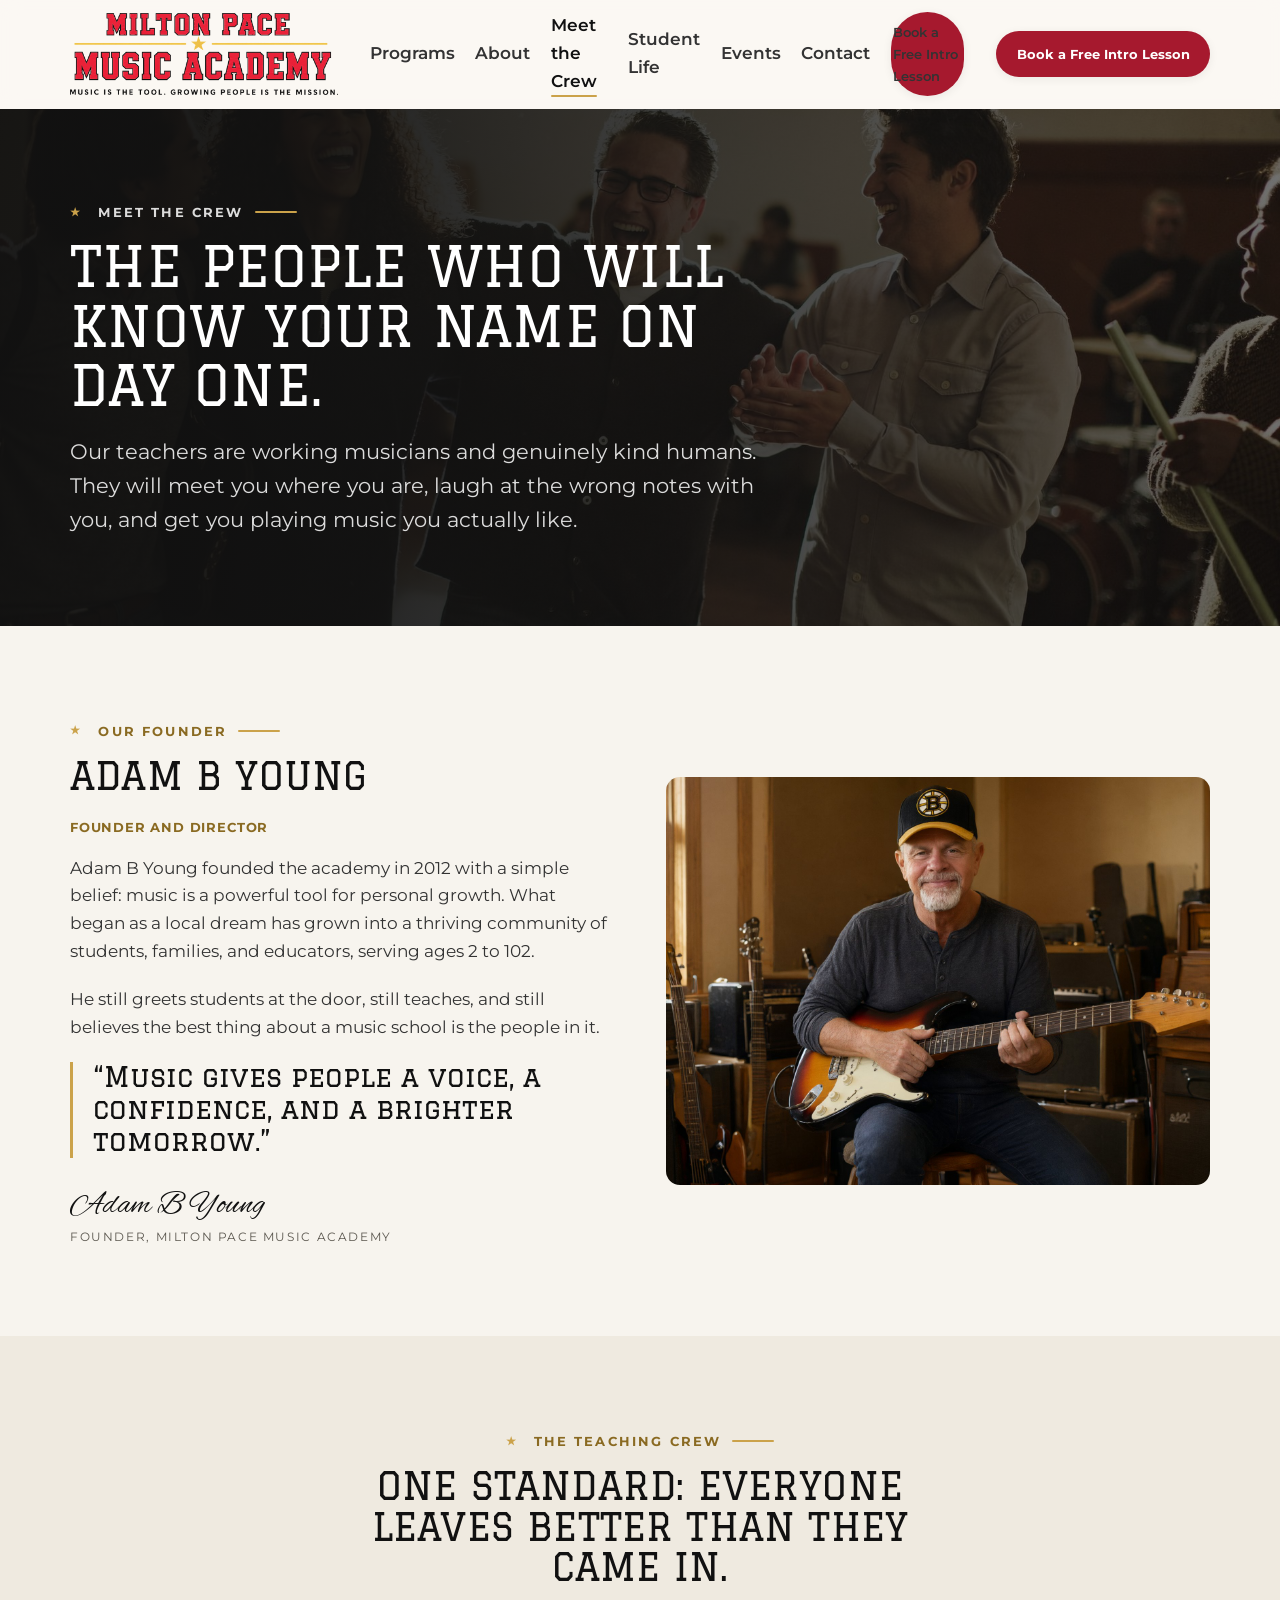
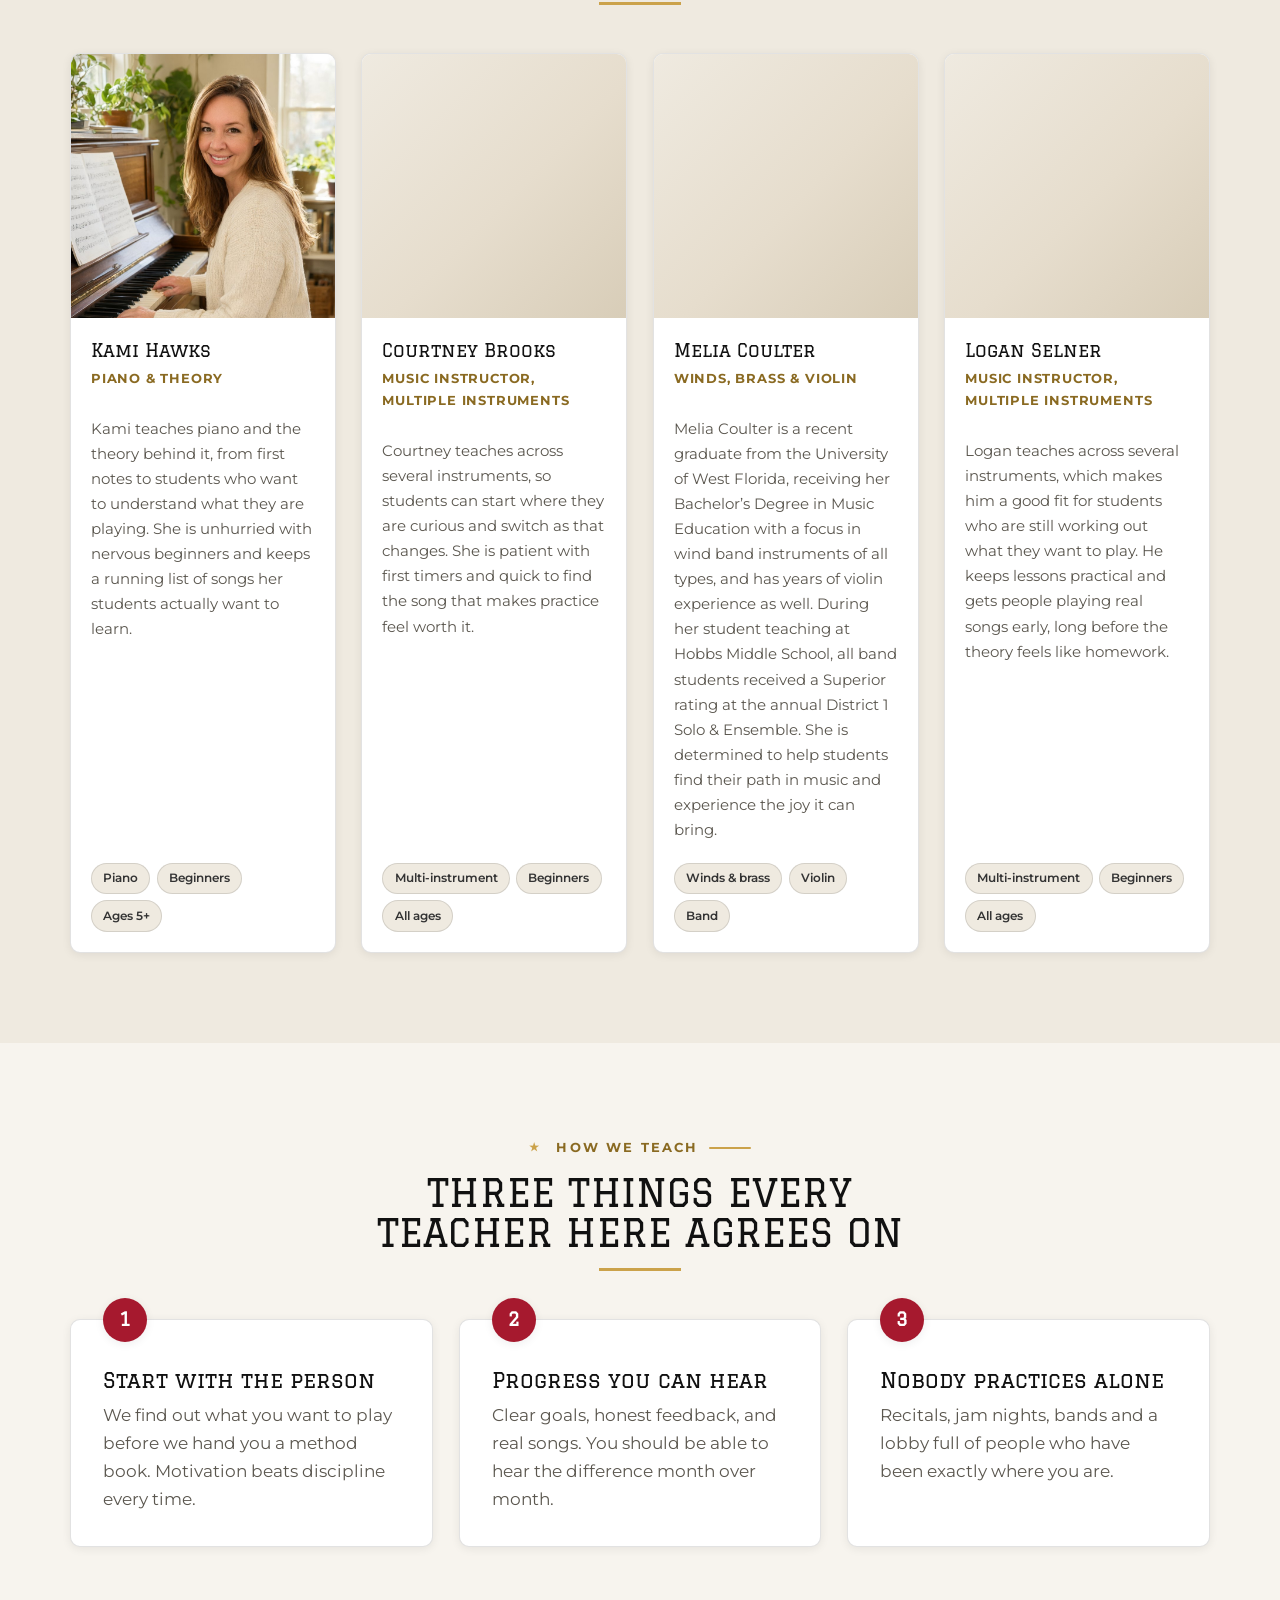
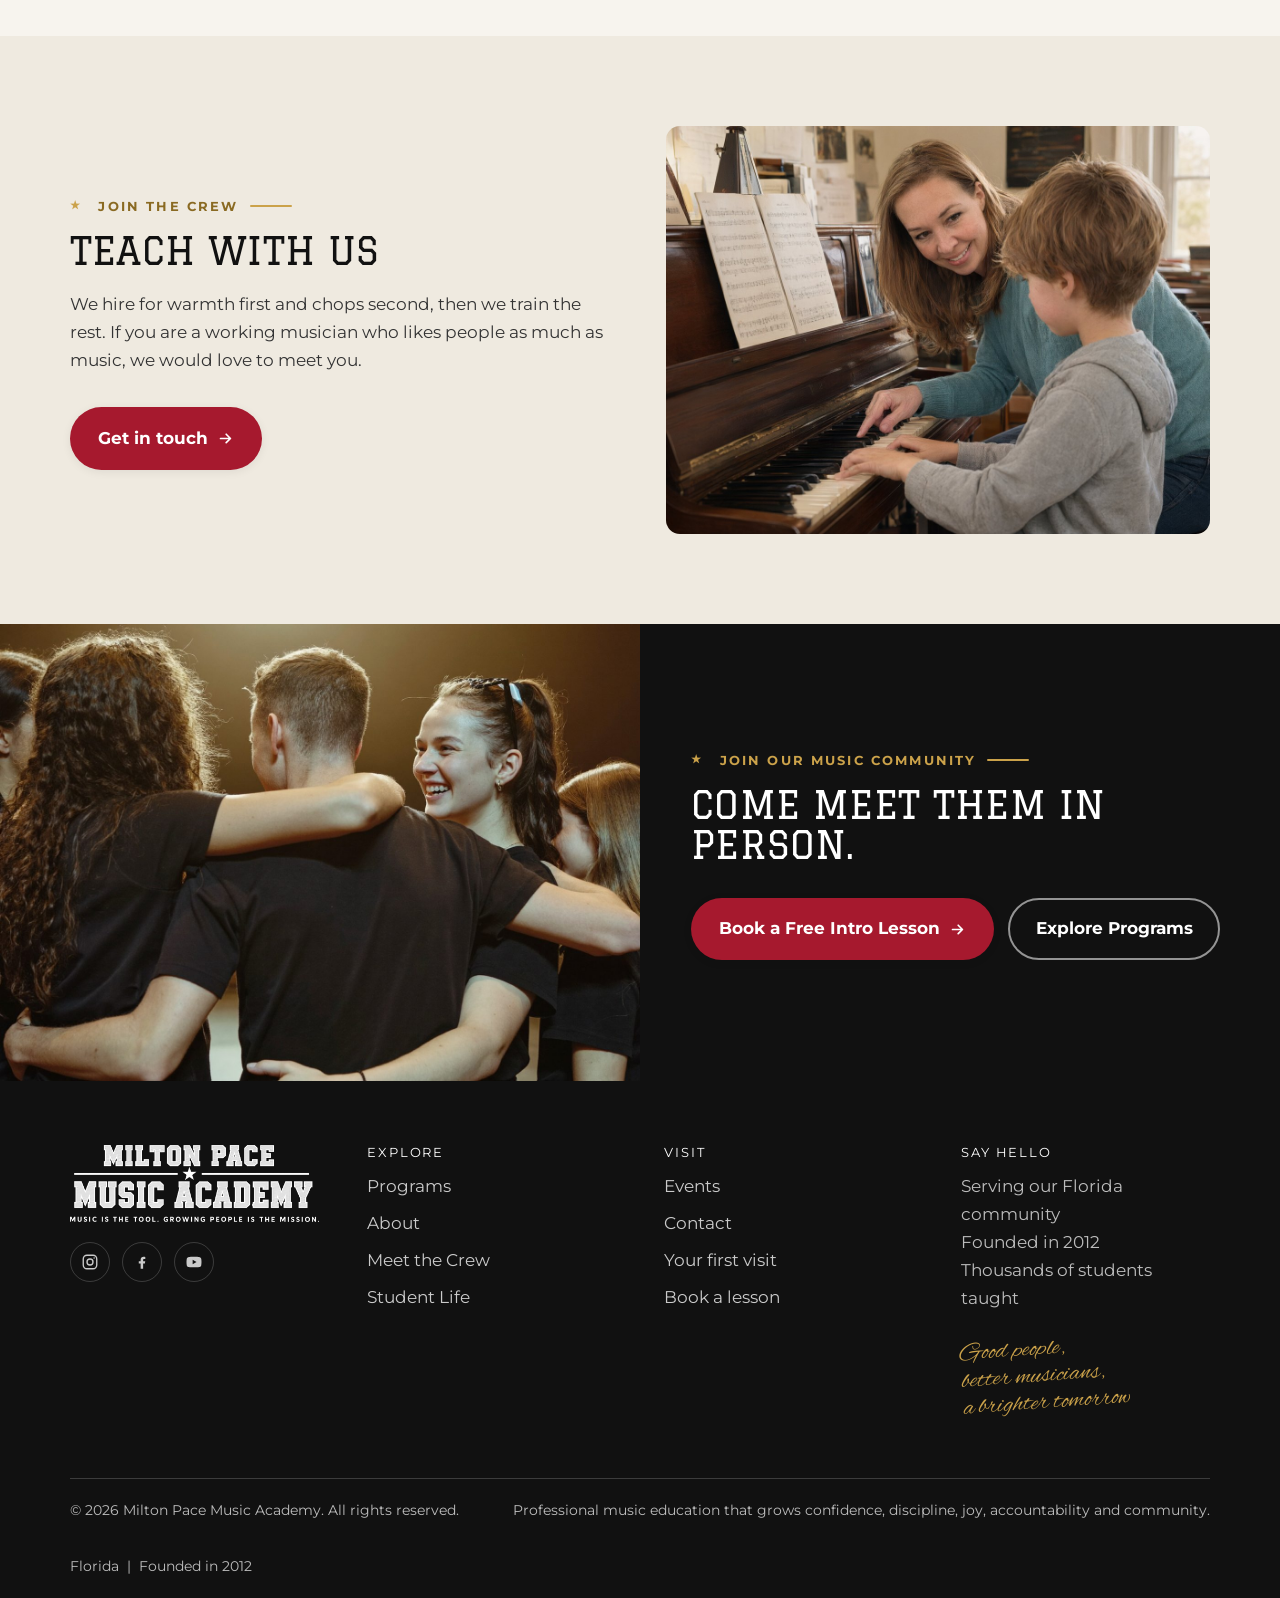
==== commit bb40202c: "Brand sheet compliance pass: MP monogram icons, gold rules, sheet footer line Co-Authored-By: Claude" ====
--- a/crew.html
+++ b/crew.html
@@ -15,7 +15,8 @@
 <meta property="og:url" content="https://miltonpacemusicacademy.com/crew.html">
 <meta name="twitter:card" content="summary_large_image">
 
-<link rel="icon" href="assets/brand/favicon.svg" type="image/svg+xml">
+<link rel="icon" href="assets/brand/favicon-32.png" sizes="32x32" type="image/png">
+<link rel="icon" href="assets/brand/favicon-64.png" sizes="64x64" type="image/png">
 <link rel="apple-touch-icon" href="assets/brand/apple-touch-icon.png">
 
 <link rel="preconnect" href="https://fonts.googleapis.com">
@@ -311,7 +312,7 @@
 
     <div class="footer-bottom">
       <p>&copy; <span data-year>2026</span> Milton Pace Music Academy. All rights reserved.</p>
-      <p>Music for every age. A place for every musician.</p>
+      <p>Professional music education that grows confidence, discipline, joy, accountability and community.</p>
       <p>Florida &nbsp;|&nbsp; Founded in 2012</p>
     </div>
   </div>
--- a/assets/css/site.css
+++ b/assets/css/site.css
@@ -348,6 +348,14 @@
 .section--dark { background: var(--ink); color: rgba(255, 255, 255, 0.82); }
 .section-head { max-width: 52ch; margin-bottom: clamp(2rem, 4vw, 3rem); }
 .section-head--center { margin-inline: auto; text-align: center; }
+.section-head--center h2::after {
+  content: "";
+  display: block;
+  width: 82px;
+  height: 3px;
+  margin: var(--sp-2) auto 0;
+  background: var(--gold);
+}
 .section-head--split {
   max-width: none;
   display: flex;
